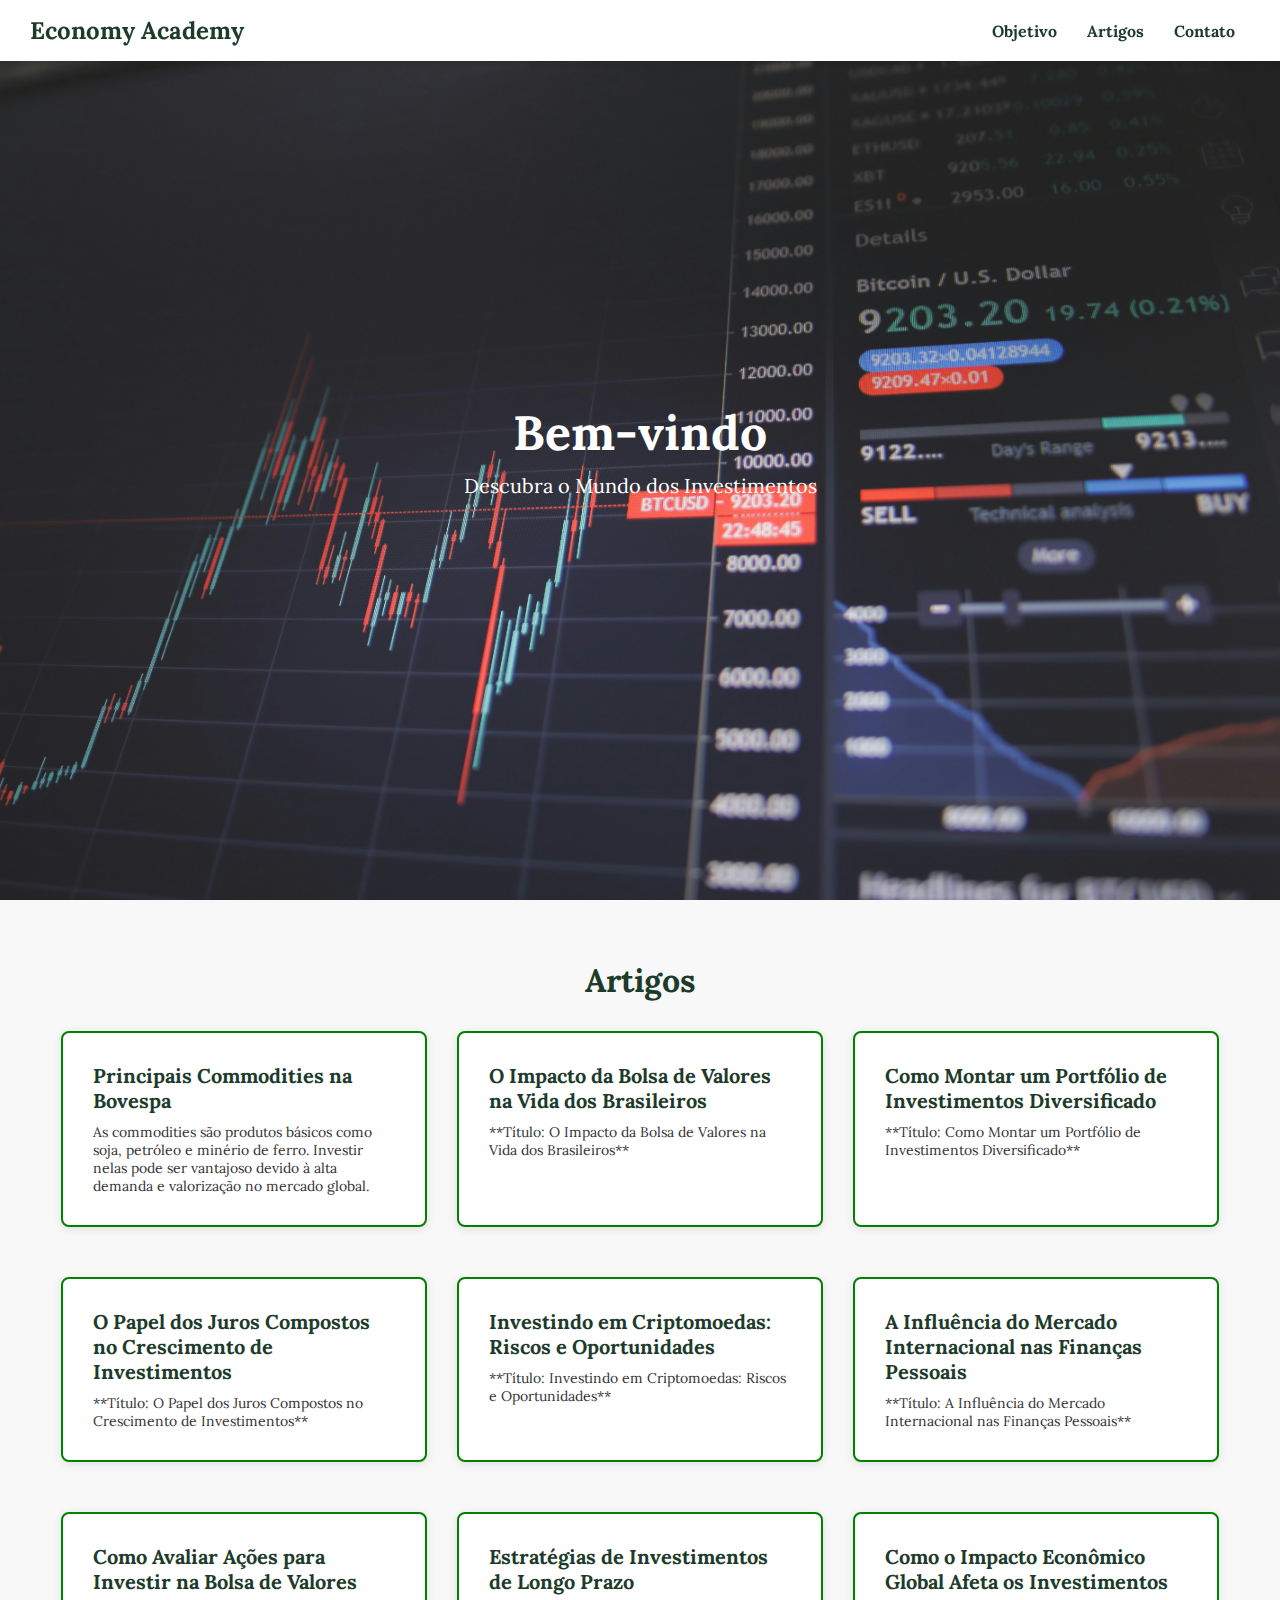
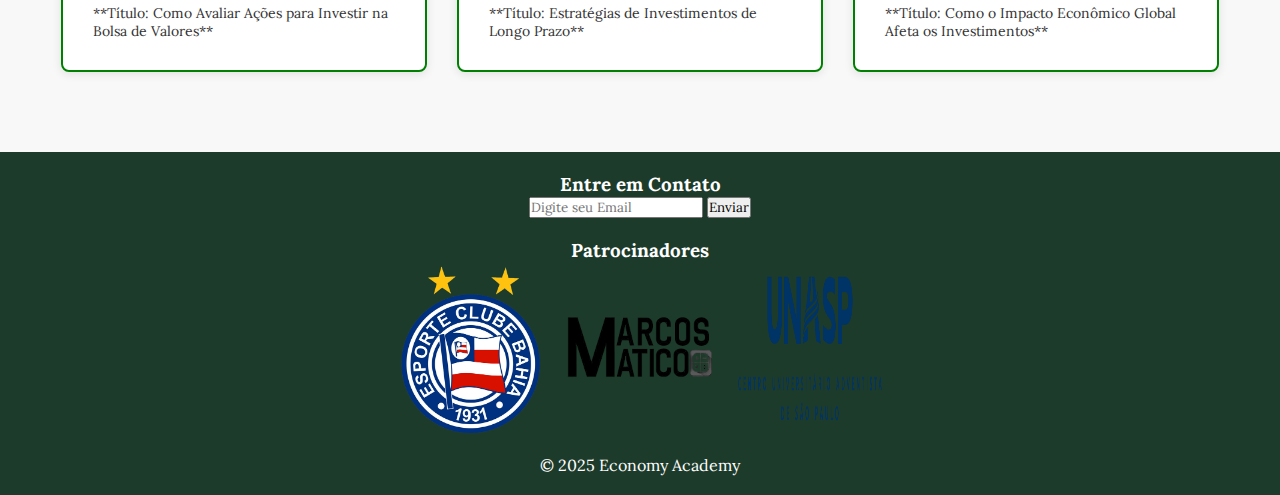
==== index.html @ 34b5b8be "começo do projeto, mais da metade feita" ====
<!DOCTYPE html> 
<html lang="pt-BR">
<head>
    <meta charset="UTF-8">
    <meta name="viewport" content="width=device-width, initial-scale=1.0">
    <title>Economy Academy</title>
    <link rel="stylesheet" href="style.css">
    <script>
        document.addEventListener("DOMContentLoaded", function() {
            document.querySelectorAll("nav a").forEach(anchor => {
                anchor.addEventListener("click", function(e) {
                    const targetId = this.getAttribute("href");
                    if (targetId.startsWith("#")) {
                        e.preventDefault();
                        const targetElement = document.querySelector(targetId);
                        if (targetElement) {
                            targetElement.scrollIntoView({ behavior: "smooth" });
                        }
                    }
                });
            });
        });
    </script>
</head>
<body>
    <header>
        <div class="logo">Economy Academy</div>
        <nav>
            <ul>
                <li><a href="#">Objetivo</a></li>
                <li><a href="#artigos">Artigos</a></li>
                <li><a href="#">Contato</a></li>
            </ul>
        </nav>
    </header>
    
    <section class="hero">
        <div class="hero-content">
            <h1>Bem-vindo</h1>
            <p>Descubra o Mundo dos Investimentos</p>
        </div>
    </section>
    
    <section id="artigos"  class="artigos">
        <h2>Artigos</h2>
        <div class="carousel">
            <div class="carousel-item">
                <a href="artigos/artigo1.html">
                    <h3>Principais Commodities na Bovespa</h3>
                    <p>As commodities são produtos básicos como soja, petróleo e minério de ferro. Investir nelas pode ser vantajoso devido à alta demanda e valorização no mercado global.</p>
                </a>
            </div>
            <div class="carousel-item">
                <a href="artigos/artigo2.html">
                    <h3>O Impacto da Bolsa de Valores na Vida dos Brasileiros</h3>
                    <p>**Título: O Impacto da Bolsa de Valores na Vida dos Brasileiros**</p>
                </a>
            </div>
            <div class="carousel-item">
                <a href="artigos/artigo3.html">
                    <h3>Como Montar um Portfólio de Investimentos Diversificado</h3>
                    <p>**Título: Como Montar um Portfólio de Investimentos Diversificado**</p>
                </a>
            </div>
            <div class="carousel-item">
                <a href="artigos/artigo4.html">
                    <h3>O Papel dos Juros Compostos no Crescimento de Investimentos</h3>
                    <p>**Título: O Papel dos Juros Compostos no Crescimento de Investimentos**</p>
                </a>
            </div>
            <div class="carousel-item">
                <a href="artigos/artigo5.html">
                    <h3>Investindo em Criptomoedas: Riscos e Oportunidades</h3>
                    <p>**Título: Investindo em Criptomoedas: Riscos e Oportunidades**</p>
                </a>
            </div>
            <div class="carousel-item">
                <a href="artigos/artigo6.html">
                    <h3>A Influência do Mercado Internacional nas Finanças Pessoais</h3>
                    <p>**Título: A Influência do Mercado Internacional nas Finanças Pessoais**</p>
                </a>
            </div>
            <div class="carousel-item">
                <a href="artigos/artigo7.html">
                    <h3>Como Avaliar Ações para Investir na Bolsa de Valores</h3>
                    <p>**Título: Como Avaliar Ações para Investir na Bolsa de Valores**</p>
                </a>
            </div>
            <div class="carousel-item">
                <a href="artigos/artigo8.html">
                    <h3>Estratégias de Investimentos de Longo Prazo</h3>
                    <p>**Título: Estratégias de Investimentos de Longo Prazo**</p>
                </a>
            </div>
            <div class="carousel-item">
                <a href="artigos/artigo9.html">
                    <h3>Como o Impacto Econômico Global Afeta os Investimentos</h3>
                    <p>**Título: Como o Impacto Econômico Global Afeta os Investimentos**</p>
                </a>
            </div>
        </div>
    </section>
    
    <footer>
        <div class="contato">
            <h3>Entre em Contato</h3>
            <input type="email" placeholder="Digite seu Email">
            <button>Enviar</button>
        </div>
        <div class="patrocinadores">
            <h3>Patrocinadores</h3>
            <div class="patrocinadores-imagens">
                <img src="./patrocinadores/bahia.png" alt="Patrocinador 1">
                <img src="./patrocinadores/marcos2.png" alt="Patrocinador 2">
                <img src="./patrocinadores/unasp.png" alt="Patrocinador 3">
            </div>
        </div>
        <p>&copy; 2025 Economy Academy</p>
    </footer>
</body>
</html>
---- style.css ----
@import url('https://fonts.googleapis.com/css2?family=Lora:ital,wght@0,400..700;1,400..700&display=swap');


* {
    margin: 0;
    padding: 0;
    box-sizing: border-box;
    font-family: 'lora', serif;
}

body {
    background-color: #f8f8f8;
    color: #1d3b2a;
}

header {
    position: fixed;
    top: 0;
    width: 100%;
    background-color: white;
    display: flex;
    justify-content: space-between;
    align-items: center;
    padding: 15px 30px;
    box-shadow: 0 2px 5px rgba(0, 0, 0, 0.1);
    z-index: 1000;
}

.logo {
    font-size: 24px;
    font-weight: bold;
}

nav ul {
    list-style: none;
    display: flex;
}

nav ul li {
    margin: 0 15px;
}

nav ul li a {
    text-decoration: none;
    color: #1d3b2a;
    font-weight: bold;
}

.hero {
    height: 100vh;
    background: url('bolsa.jpg') no-repeat center center/cover;
    display: flex;
    align-items: center;
    justify-content: center;
    text-align: center;
    color: #ffffff;
}

.hero-content h1 {
    font-size: 48px;
}

.hero-content p {
    font-size: 20px;
    margin-top: 10px;
}

.artigos {
    padding: 60px 30px;
}

.artigos h2 {
    text-align: center;
    margin-bottom: 30px;
    font-size: 32px;
}

.carousel {
    display: flex;
    justify-content: center;
    gap: 30px;
    flex-wrap: wrap;
}

.carousel-item {
    flex: 0 0 30%; /* Aumentei a largura */
    background-color: white;
    padding: 30px; /* Aumentei o padding */
    border: 2px solid green; /* Bordas verdes */
    border-radius: 8px;
    box-shadow: 0 2px 10px rgba(0, 0, 0, 0.1);
    margin-bottom: 20px;
    transition: transform 0.3s ease;
}

.carousel-item:hover {
    transform: scale(1.05); /* Efeito ao passar o mouse */
}

.carousel-item h3 {
    font-size: 20px;
    margin-bottom: 10px;
}

.carousel-item p {
    font-size: 14px;
    color: #333;
}

.carousel-item a {
    text-decoration: none; /* Removido text-decoration */
    color: inherit; /* Mantém a cor do texto */
}

footer {
    background-color: #1d3b2a;
    color: white;
    text-align: center;
    padding: 20px;
}

.contato, .patrocinadores {
    margin-bottom: 20px;
}

.patrocinadores-imagens {
    display: flex;
    justify-content: center;
    gap: 20px;
}

.patrocinadores-imagens img {
    width: 150px;
    height: auto;
}
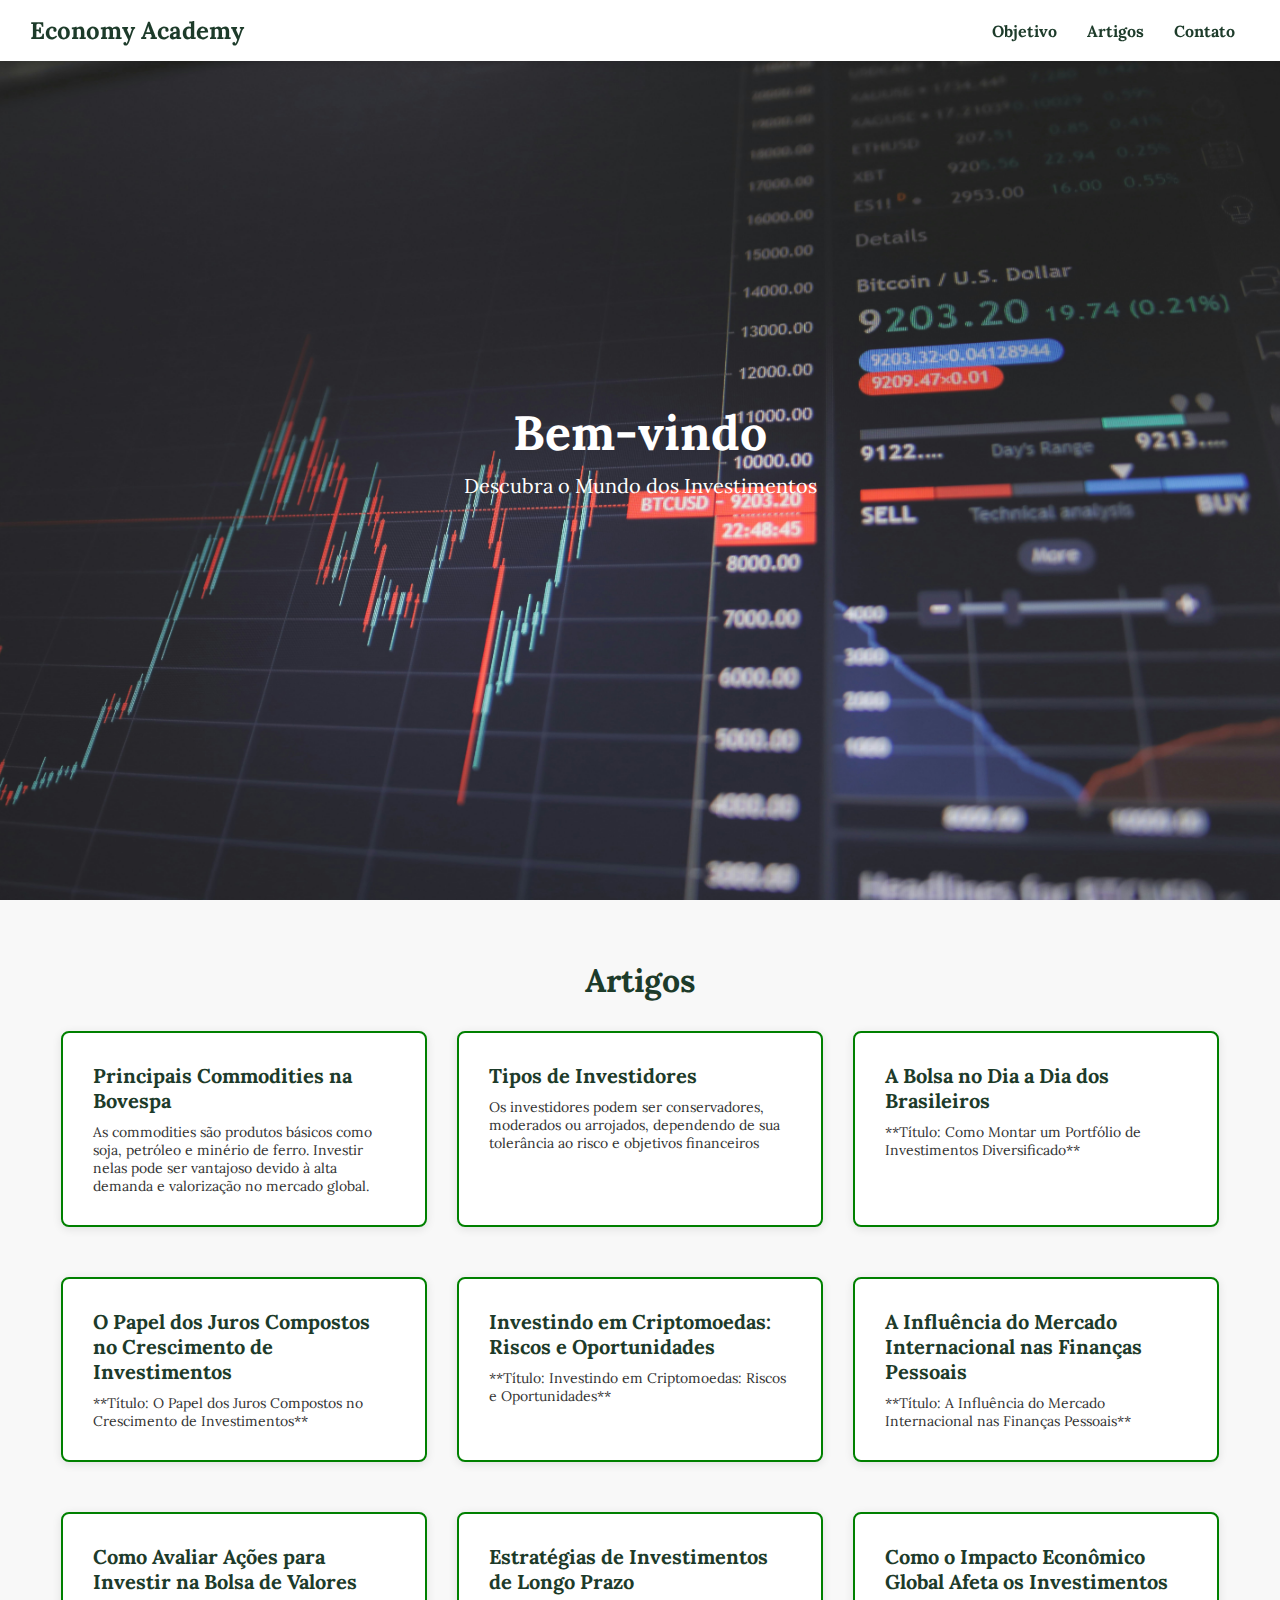
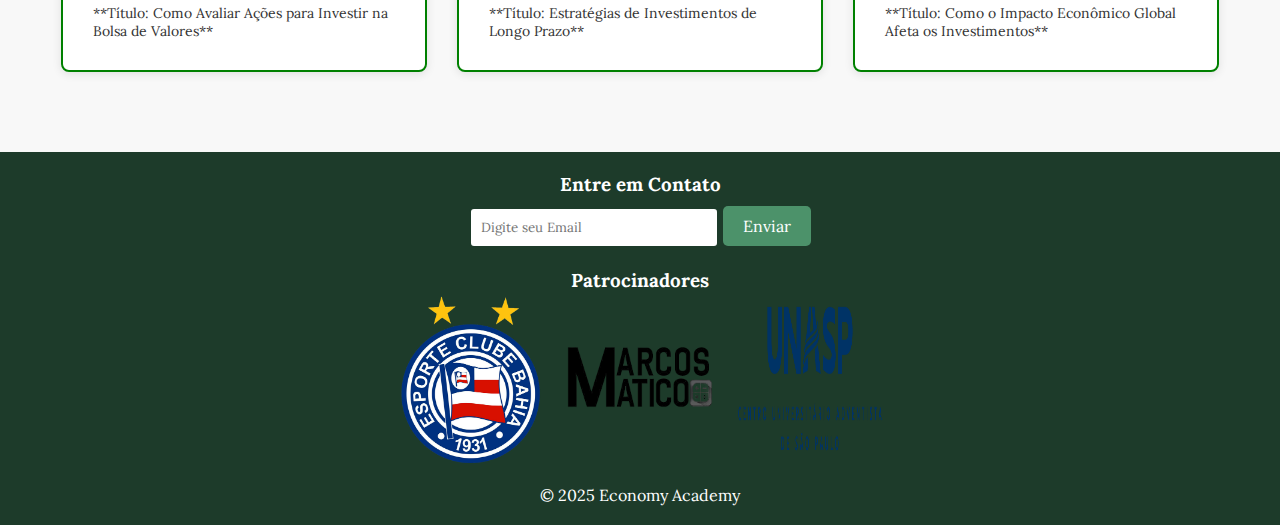
==== commit 28e42c28: "ajustes" ====
--- a/index.html
+++ b/index.html
@@ -52,13 +52,13 @@
             </div>
             <div class="carousel-item">
                 <a href="artigos/artigo2.html">
-                    <h3>O Impacto da Bolsa de Valores na Vida dos Brasileiros</h3>
-                    <p>**Título: O Impacto da Bolsa de Valores na Vida dos Brasileiros**</p>
+                    <h3>Tipos de Investidores</h3>
+                    <p>Os investidores podem ser conservadores, moderados ou arrojados, dependendo de sua tolerância ao risco e objetivos financeiros</p>
                 </a>
             </div>
             <div class="carousel-item">
                 <a href="artigos/artigo3.html">
-                    <h3>Como Montar um Portfólio de Investimentos Diversificado</h3>
+                    <h3>A Bolsa no Dia a Dia dos Brasileiros</h3>
                     <p>**Título: Como Montar um Portfólio de Investimentos Diversificado**</p>
                 </a>
             </div>
--- a/style.css
+++ b/style.css
@@ -123,6 +123,28 @@
 .contato, .patrocinadores {
     margin-bottom: 20px;
 }
+.contato input {
+    padding: 10px;
+    border: 2px solid #1d3b2a;
+    border-radius: 5px;
+    width: 250px;
+}
+
+.contato button {
+    background-color: #4c926a;
+    color: white;
+    border: none;
+    padding: 10px 20px;
+    border-radius: 5px;
+    cursor: pointer;
+    font-size: 16px;
+    transition: background-color 0.3s ease;
+    margin-top: 10px;
+}
+
+.contato button:hover {
+    background-color: #145223;
+}
 
 .patrocinadores-imagens {
     display: flex;
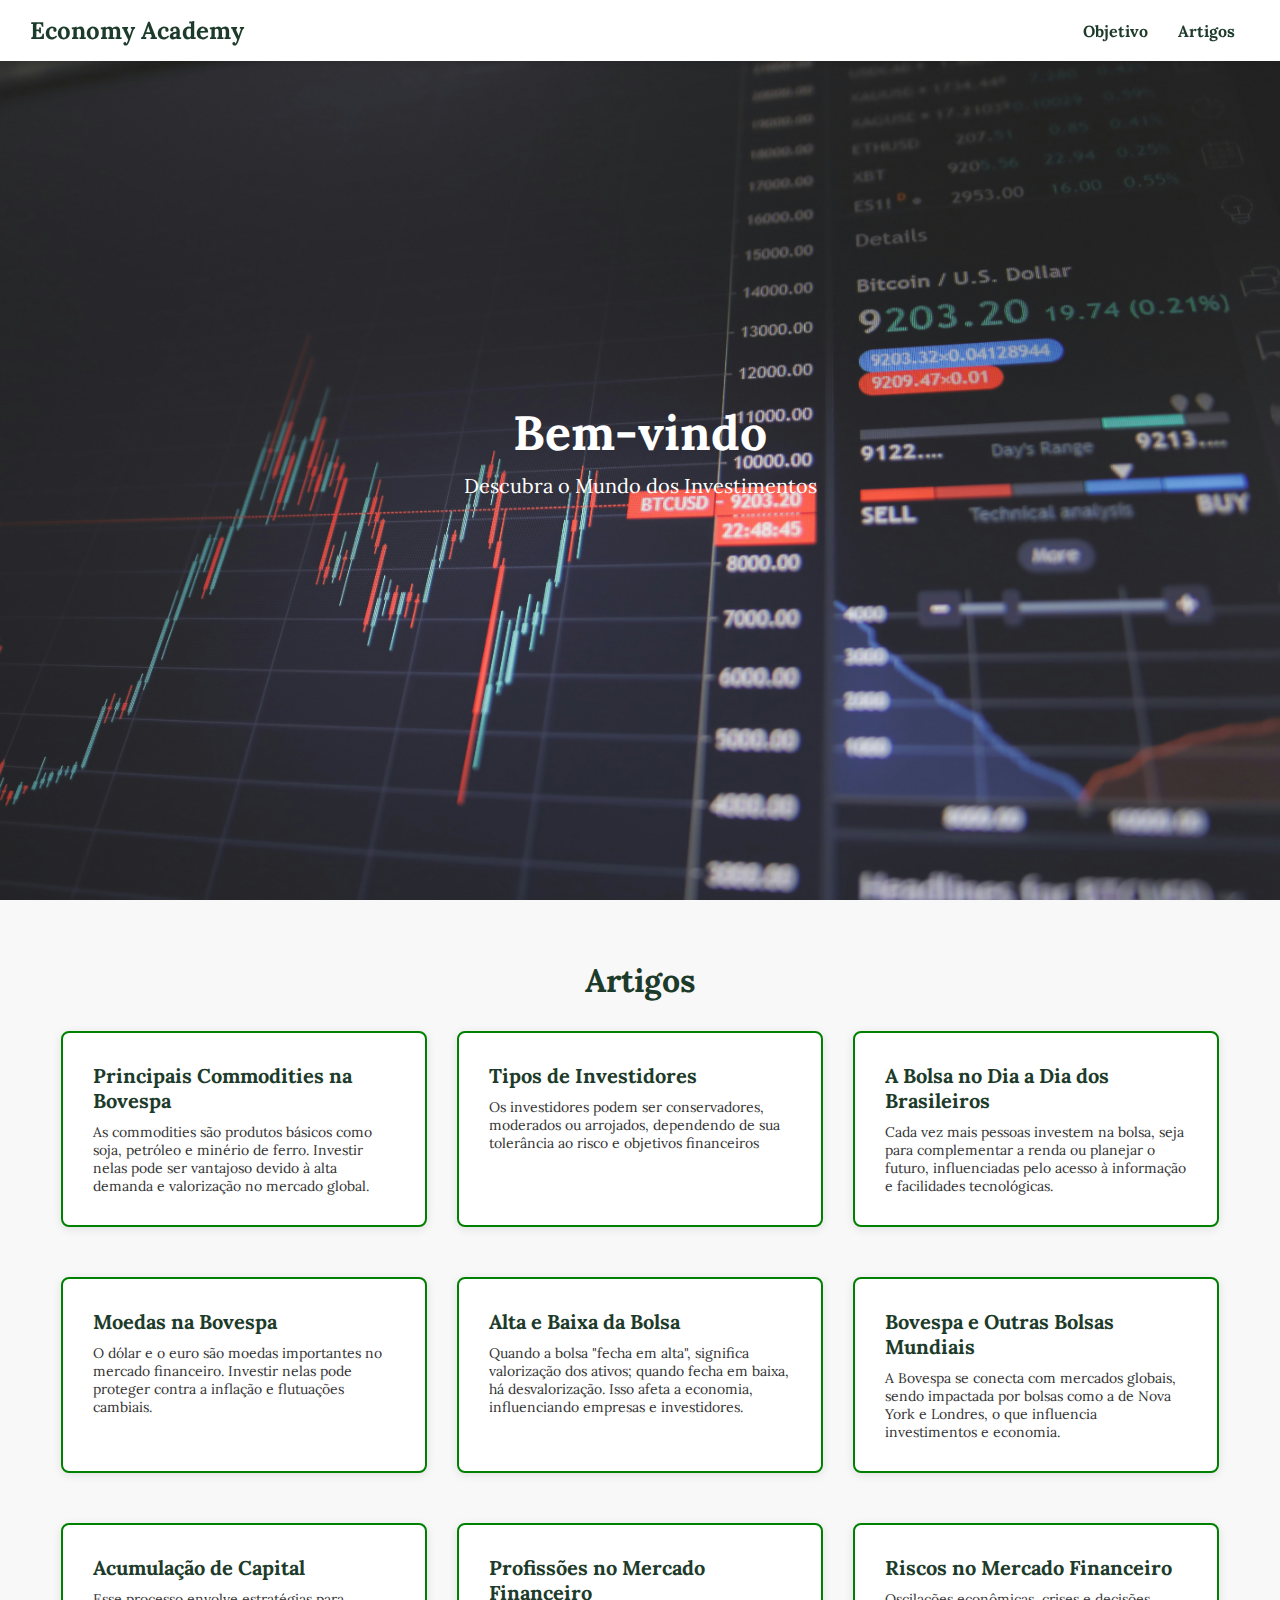
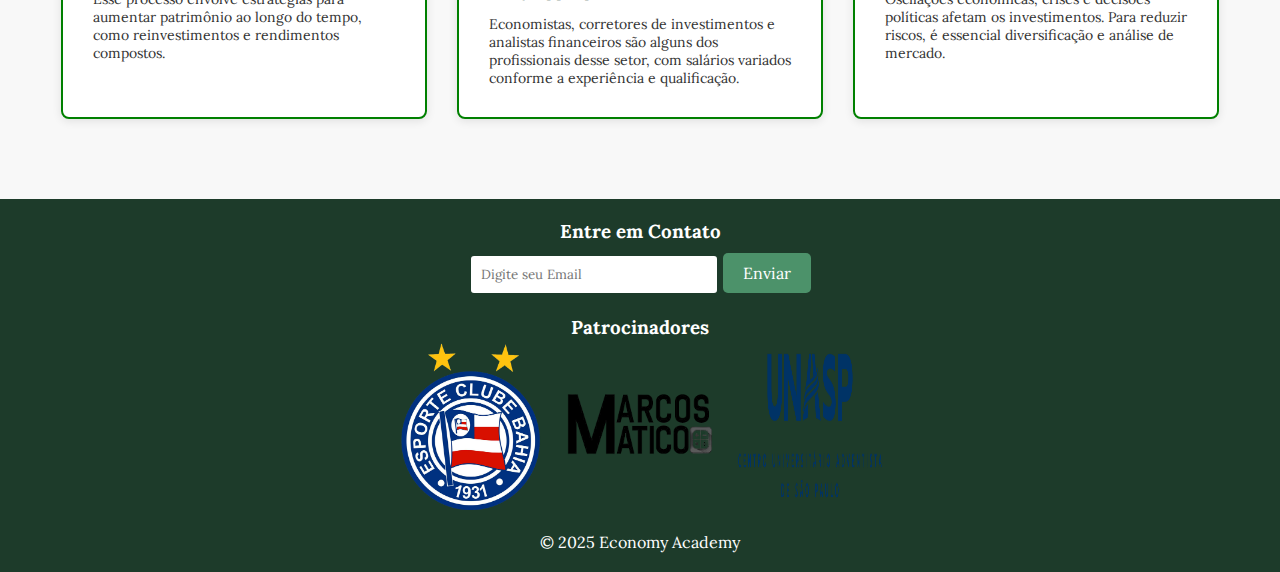
==== commit d278feab: "mais da metade feito, ainda falta terminar os conteudos dos outros 5 artigos" ====
--- a/index.html
+++ b/index.html
@@ -3,6 +3,7 @@
 <head>
     <meta charset="UTF-8">
     <meta name="viewport" content="width=device-width, initial-scale=1.0">
+    <link rel="icon" type="image/png" sizes="32x32"  href="economy-academy2.png">
     <title>Economy Academy</title>
     <link rel="stylesheet" href="style.css">
     <script>
@@ -27,9 +28,8 @@
         <div class="logo">Economy Academy</div>
         <nav>
             <ul>
-                <li><a href="#">Objetivo</a></li>
+                <li><a href="./objetivo/objetivo.html">Objetivo</a></li>
                 <li><a href="#artigos">Artigos</a></li>
-                <li><a href="#">Contato</a></li>
             </ul>
         </nav>
     </header>
@@ -45,57 +45,57 @@
         <h2>Artigos</h2>
         <div class="carousel">
             <div class="carousel-item">
-                <a href="artigos/artigo1.html">
+                <a href="art1/art.html">
                     <h3>Principais Commodities na Bovespa</h3>
                     <p>As commodities são produtos básicos como soja, petróleo e minério de ferro. Investir nelas pode ser vantajoso devido à alta demanda e valorização no mercado global.</p>
                 </a>
             </div>
             <div class="carousel-item">
-                <a href="artigos/artigo2.html">
+                <a href="./art2/art.html">
                     <h3>Tipos de Investidores</h3>
                     <p>Os investidores podem ser conservadores, moderados ou arrojados, dependendo de sua tolerância ao risco e objetivos financeiros</p>
                 </a>
             </div>
             <div class="carousel-item">
-                <a href="artigos/artigo3.html">
+                <a href="./art3/art.html">
                     <h3>A Bolsa no Dia a Dia dos Brasileiros</h3>
-                    <p>**Título: Como Montar um Portfólio de Investimentos Diversificado**</p>
+                    <p>Cada vez mais pessoas investem na bolsa, seja para complementar a renda ou planejar o futuro, influenciadas pelo acesso à informação e facilidades tecnológicas.</p>
                 </a>
             </div>
             <div class="carousel-item">
-                <a href="artigos/artigo4.html">
-                    <h3>O Papel dos Juros Compostos no Crescimento de Investimentos</h3>
-                    <p>**Título: O Papel dos Juros Compostos no Crescimento de Investimentos**</p>
+                <a href="./art4/art.html">
+                    <h3>Moedas na Bovespa</h3>
+                    <p>O dólar e o euro são moedas importantes no mercado financeiro. Investir nelas pode proteger contra a inflação e flutuações cambiais.</p>
                 </a>
             </div>
             <div class="carousel-item">
-                <a href="artigos/artigo5.html">
-                    <h3>Investindo em Criptomoedas: Riscos e Oportunidades</h3>
-                    <p>**Título: Investindo em Criptomoedas: Riscos e Oportunidades**</p>
+                <a href="./art5/art.html">
+                    <h3>Alta e Baixa da Bolsa</h3>
+                    <p>Quando a bolsa "fecha em alta", significa valorização dos ativos; quando fecha em baixa, há desvalorização. Isso afeta a economia, influenciando empresas e investidores.</p>
                 </a>
             </div>
             <div class="carousel-item">
-                <a href="artigos/artigo6.html">
-                    <h3>A Influência do Mercado Internacional nas Finanças Pessoais</h3>
-                    <p>**Título: A Influência do Mercado Internacional nas Finanças Pessoais**</p>
+                <a href="./art6/art.html">
+                    <h3>Bovespa e Outras Bolsas Mundiais</h3>
+                    <p>A Bovespa se conecta com mercados globais, sendo impactada por bolsas como a de Nova York e Londres, o que influencia investimentos e economia.</p>
                 </a>
             </div>
             <div class="carousel-item">
-                <a href="artigos/artigo7.html">
-                    <h3>Como Avaliar Ações para Investir na Bolsa de Valores</h3>
-                    <p>**Título: Como Avaliar Ações para Investir na Bolsa de Valores**</p>
+                <a href="./art7/art.html">
+                    <h3>Acumulação de Capital</h3>
+                    <p>Esse processo envolve estratégias para aumentar patrimônio ao longo do tempo, como reinvestimentos e rendimentos compostos.</p>
                 </a>
             </div>
             <div class="carousel-item">
-                <a href="artigos/artigo8.html">
-                    <h3>Estratégias de Investimentos de Longo Prazo</h3>
-                    <p>**Título: Estratégias de Investimentos de Longo Prazo**</p>
+                <a href="./art8/art.html">
+                    <h3>Profissões no Mercado Financeiro</h3>
+                    <p>Economistas, corretores de investimentos e analistas financeiros são alguns dos profissionais desse setor, com salários variados conforme a experiência e qualificação.</p>
                 </a>
             </div>
             <div class="carousel-item">
-                <a href="artigos/artigo9.html">
-                    <h3>Como o Impacto Econômico Global Afeta os Investimentos</h3>
-                    <p>**Título: Como o Impacto Econômico Global Afeta os Investimentos**</p>
+                <a href="./art9/art.html">
+                    <h3>Riscos no Mercado Financeiro</h3>
+                    <p>Oscilações econômicas, crises e decisões políticas afetam os investimentos. Para reduzir riscos, é essencial diversificação e análise de mercado.</p>
                 </a>
             </div>
         </div>
